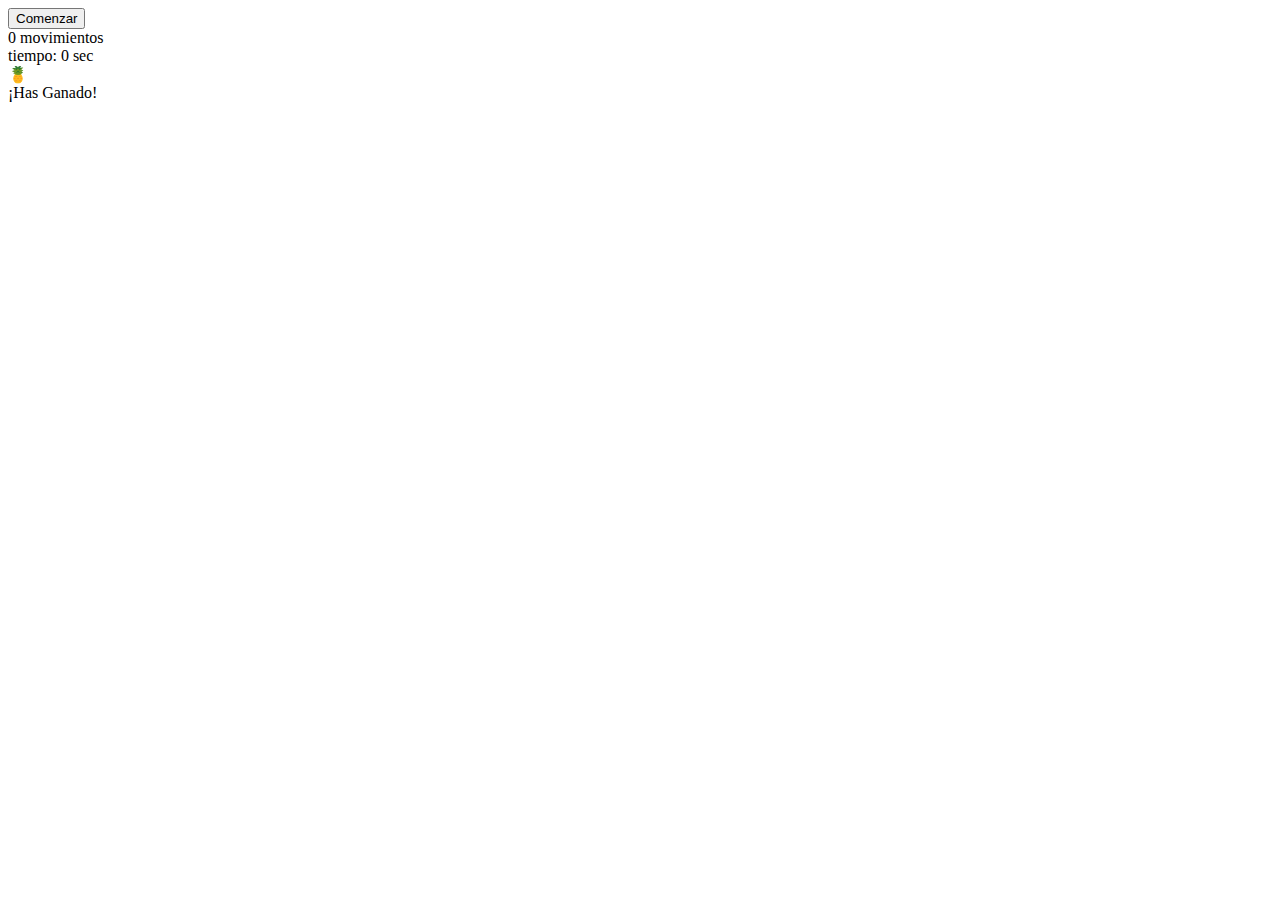
==== P4/index.html @ 8dc7e314 "Primera parte practica" ====
<!DOCTYPE html>
<html lang="en">
    <head>
        <meta charset="UTF-8">
        <meta http-equiv="X-UA-Compatible" content="IE=edge">
        <meta name="viewport" content="width=device-width, initial-scale=1.0">
        <title> Memory </title>

        <link rel="stylesheet" href="memory.css" />
        <script src="memory-game.js" defer></script>
    </head>
    <body>
        <div class="game">
            <div class="controles">
                <button>Comenzar</button>
                <div class="display">
                    <div class="movimientos">0 movimientos</div>
                    <div class="timer">tiempo: 0 sec</div>
                </div>
            </div>
            <div class="grid-container">
                <div class="tablero" grid-dimension="4">
                    <div class="card">
                        <div class="card-front"></div>
                        <div class="card-back">🍍</div>
                    </div>
                </div>
                <div class="win">¡Has Ganado!</div>
            </div>
        </div>
    </body>
</html>
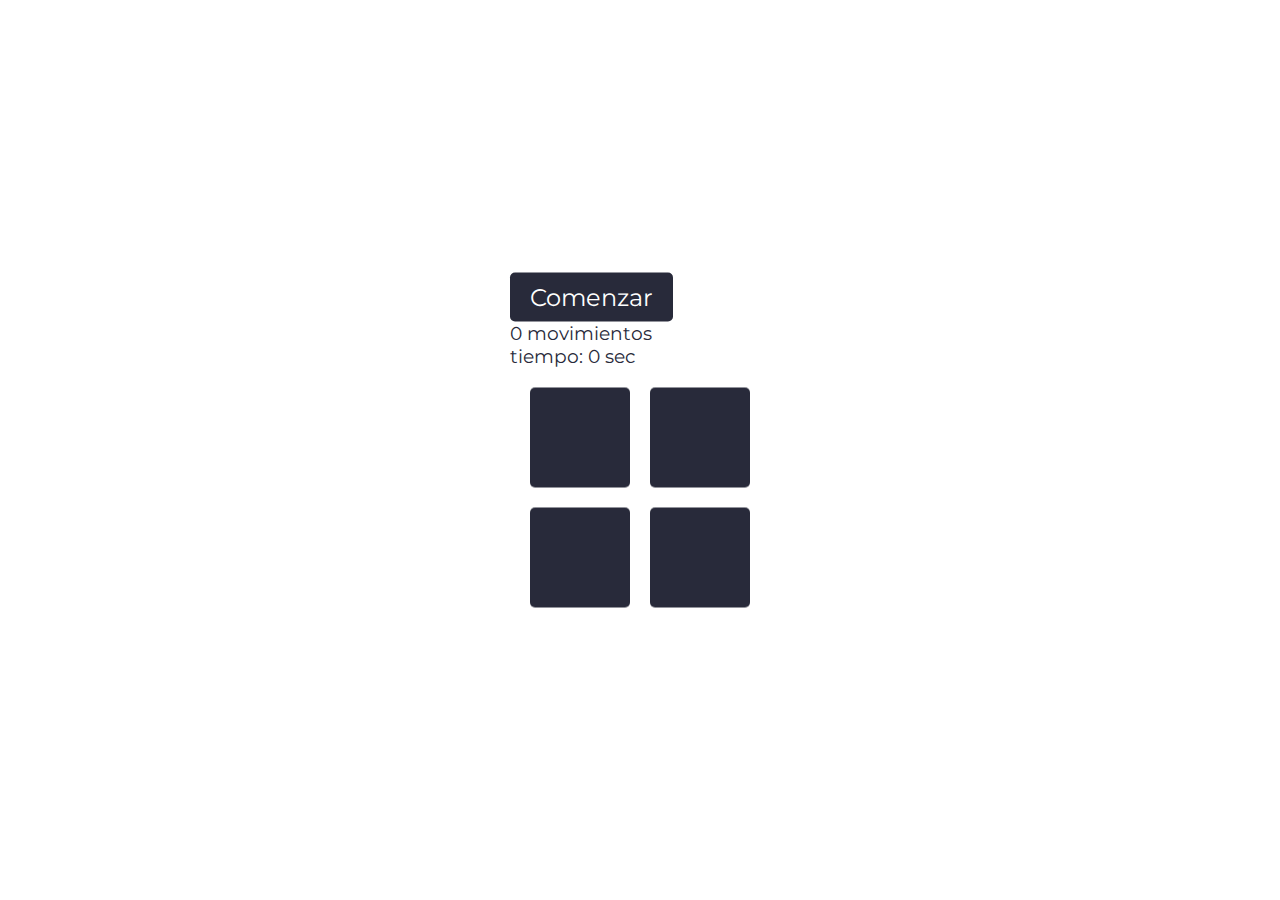
==== commit d76c6bfd: "Final" ====
--- a/P4/index.html
+++ b/P4/index.html
@@ -19,13 +19,13 @@
                 </div>
             </div>
             <div class="grid-container">
-                <div class="tablero" grid-dimension="4">
+                <div class="tablero" grid-dimension="2">
                     <div class="card">
                         <div class="card-front"></div>
                         <div class="card-back">🍍</div>
                     </div>
                 </div>
-                <div class="win">¡Has Ganado!</div>
+                <div class="win"></div>
             </div>
         </div>
     </body>
--- a/P4/memory.css
+++ b/P4/memory.css
@@ -0,0 +1,127 @@
+@font-face {
+    font-family: Montserrat;
+    src: url(./Montserrat-Regular.ttf);
+}
+
+/* Y así podremos hacer referencia al font-family Montserrat más adelante
+font-family: Montserrat;
+*/
+html {
+    width: 100%;
+    height: 100%;
+    font-family: Montserrat;
+}
+
+.game {
+    position: absolute;
+    top: 50%;
+    left: 50%;
+    transform: translate(-50%, -50%);
+}
+
+.controls {
+    display: flex;
+    gap: 20px;
+    margin-bottom: 20px;
+}
+
+button {
+    background: #282A3A;
+    color: #FFF;
+    border-radius: 5px;
+    padding: 10px 20px;
+    border: 0;
+    cursor: pointer;
+    font-family: Montserrat;
+    font-size: 18pt;
+}
+
+.disabled {
+    color: #757575;
+}
+
+.display {
+    color: #282A3A;
+    font-size: 14pt;
+}
+
+.grid-container {
+    position: relative;
+}
+
+.tablero {
+    padding: 20px;
+    display: grid;
+    grid-template-columns: repeat(4, auto);
+    grid-gap: 20px;
+}
+
+.grid-container.flipped .tablero {
+    transform: rotateY(180deg) rotateZ(50deg);
+}
+
+.grid-container.flipped .win {
+    transform: rotateY(0) rotateZ(0);
+}
+
+.card {
+    position: relative;
+    width: 100px;
+    height: 100px;
+    cursor: pointer;
+}
+
+.card-front,
+.card-back {
+    position: absolute;
+    border-radius: 5px;
+    width: 100%;
+    height: 100%;
+    background: #282A3A;
+    transition: transform .6s cubic-bezier(0.4, 0.0, 0.2, 1);
+    backface-visibility: hidden;
+}
+
+.card-back {
+    font-size: 28pt;
+    text-align: center;
+    line-height: 100px;
+    background: #fdf8e6;
+    transform: rotateY(180deg) rotateZ(50deg);
+    user-select: none;
+}
+
+.card.flipped .card-front {
+    transform: rotateY(180deg) rotateZ(50deg);
+}
+
+.card.flipped .card-back {
+    transform: rotateY(0) rotateZ(0);
+}
+
+.win {
+    box-shadow: 0 25px 50px rgb(20, 20, 20/ 15%);
+    backface-visibility: hidden;
+    transition: cubic-bezier(0.4, 0.0, 0.2, 1);
+    position: absolute;
+    top: 0;
+    left: 0;
+    width: 100%;
+    height: 100%;
+    text-align: center;
+    background: #fdf8e6;
+    transform: rotateY(180deg) rotateZ(50deg)
+}
+
+.win-text {
+    position: absolute;
+    top: 50%;
+    left: 50%;
+    transform: translate(-50%, -50%);
+    font-size: 21pt;
+    color: #282A3A;
+}
+
+.highlight {
+    color: #6f00fc;
+}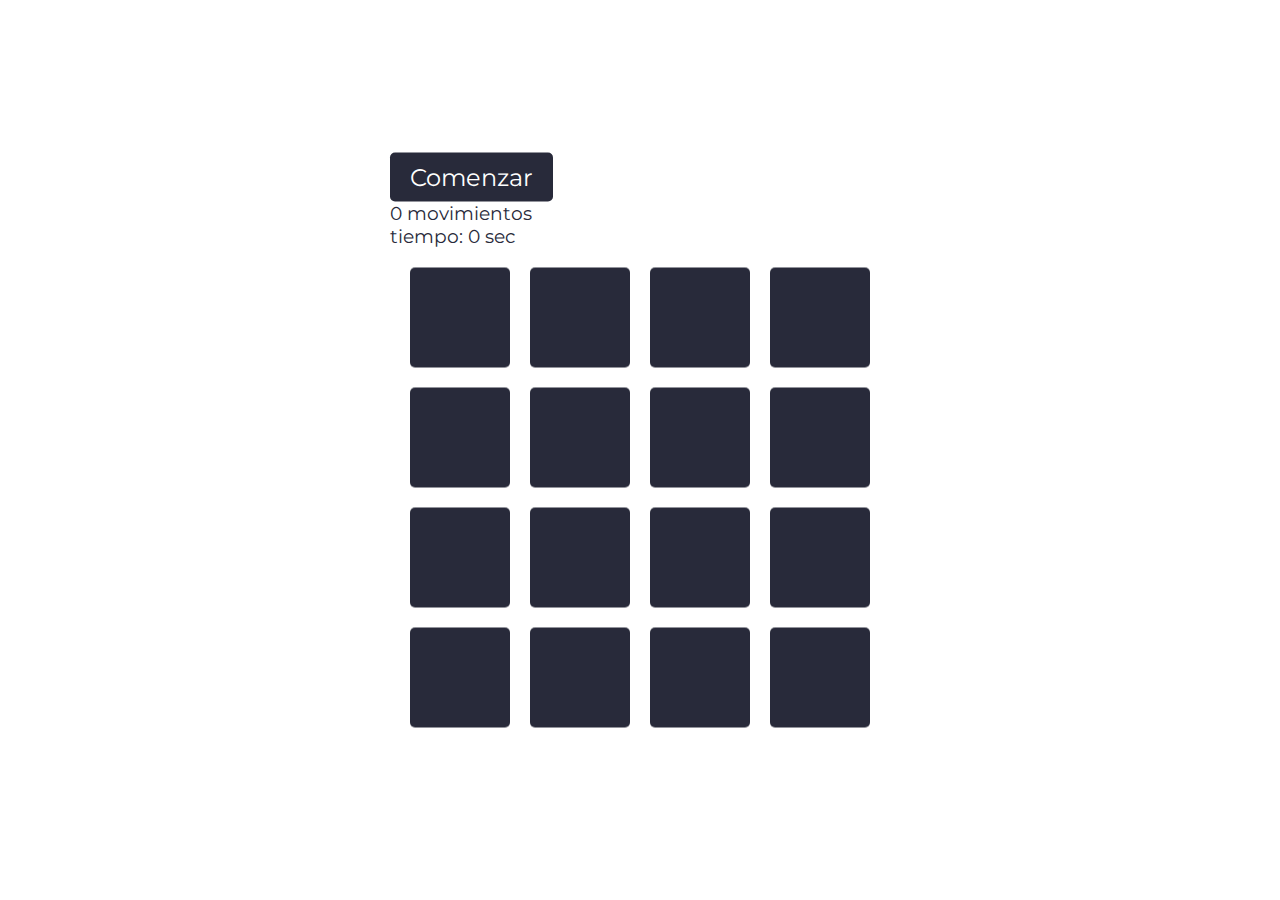
==== commit 66f8dcbc: "Final" ====
--- a/P4/index.html
+++ b/P4/index.html
@@ -19,7 +19,7 @@
                 </div>
             </div>
             <div class="grid-container">
-                <div class="tablero" grid-dimension="2">
+                <div class="tablero" grid-dimension="4">
                     <div class="card">
                         <div class="card-front"></div>
                         <div class="card-back">🍍</div>
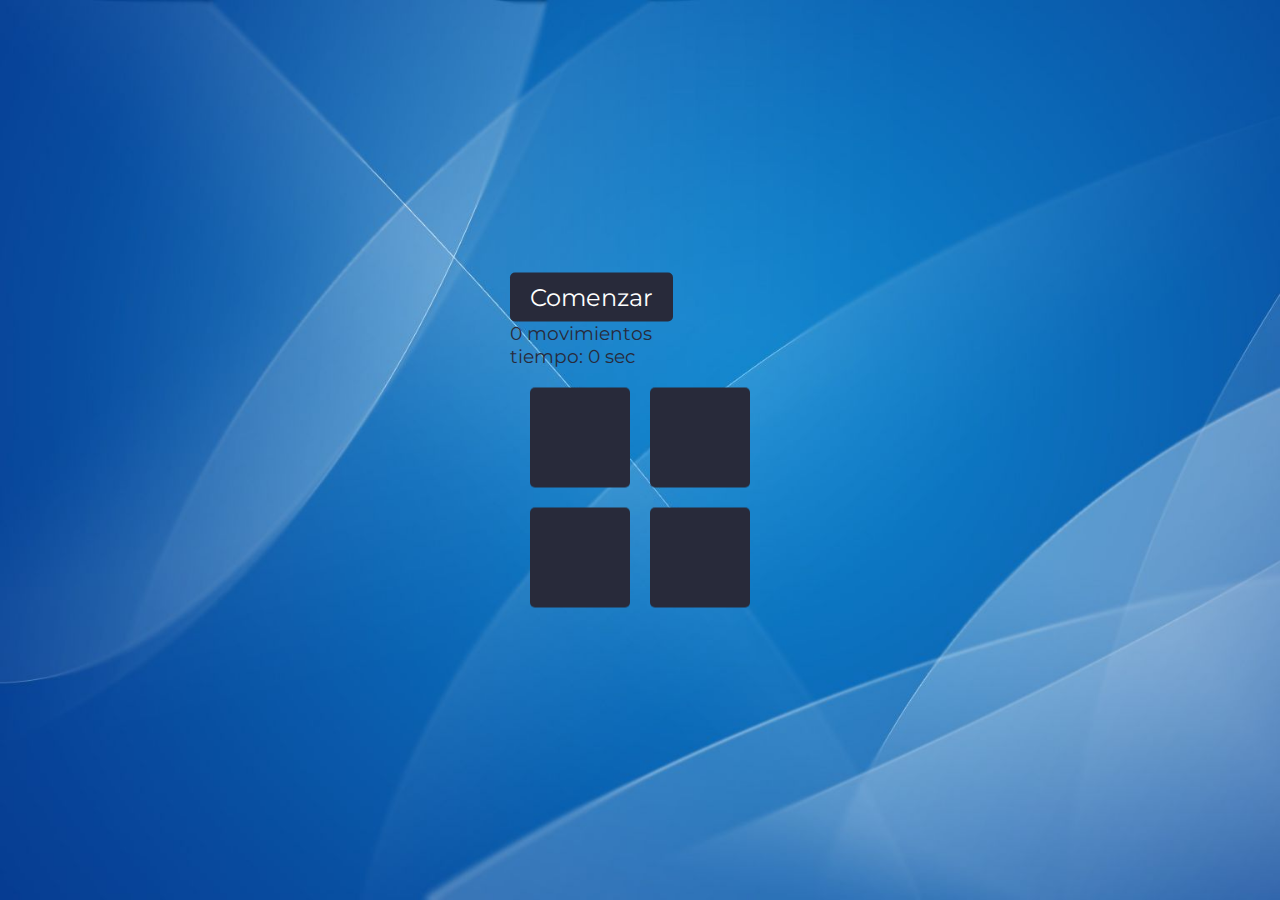
==== commit ea594a00: "Definitivo" ====
--- a/P4/index.html
+++ b/P4/index.html
@@ -19,7 +19,7 @@
                 </div>
             </div>
             <div class="grid-container">
-                <div class="tablero" grid-dimension="4">
+                <div class="tablero" grid-dimension="2">
                     <div class="card">
                         <div class="card-front"></div>
                         <div class="card-back">🍍</div>
--- a/P4/memory.css
+++ b/P4/memory.css
@@ -6,6 +6,12 @@
 /* Y así podremos hacer referencia al font-family Montserrat más adelante
 font-family: Montserrat;
 */
+body {
+    background-image: url(fondo.jpg);
+    background-repeat: no-repeat;
+    background-attachment: fixed;
+    background-size: cover;
+}
 html {
     width: 100%;
     height: 100%;
@@ -49,6 +55,13 @@
     position: relative;
 }
 
+.win {
+    border-radius: 10px;
+    backface-visibility: hidden;
+    box-shadow: 0 25px 50px rgb(20, 20, 20/ 15%);
+    backface-visibility: hidden;
+    transition: cubic-bezier(0.4, 0.0, 0.2, 1);
+}
 .tablero {
     padding: 20px;
     display: grid;
@@ -100,16 +113,13 @@
 }
 
 .win {
-    box-shadow: 0 25px 50px rgb(20, 20, 20/ 15%);
-    backface-visibility: hidden;
-    transition: cubic-bezier(0.4, 0.0, 0.2, 1);
     position: absolute;
     top: 0;
     left: 0;
     width: 100%;
     height: 100%;
     text-align: center;
-    background: #fdf8e6;
+    background: #75cc88;
     transform: rotateY(180deg) rotateZ(50deg)
 }
 
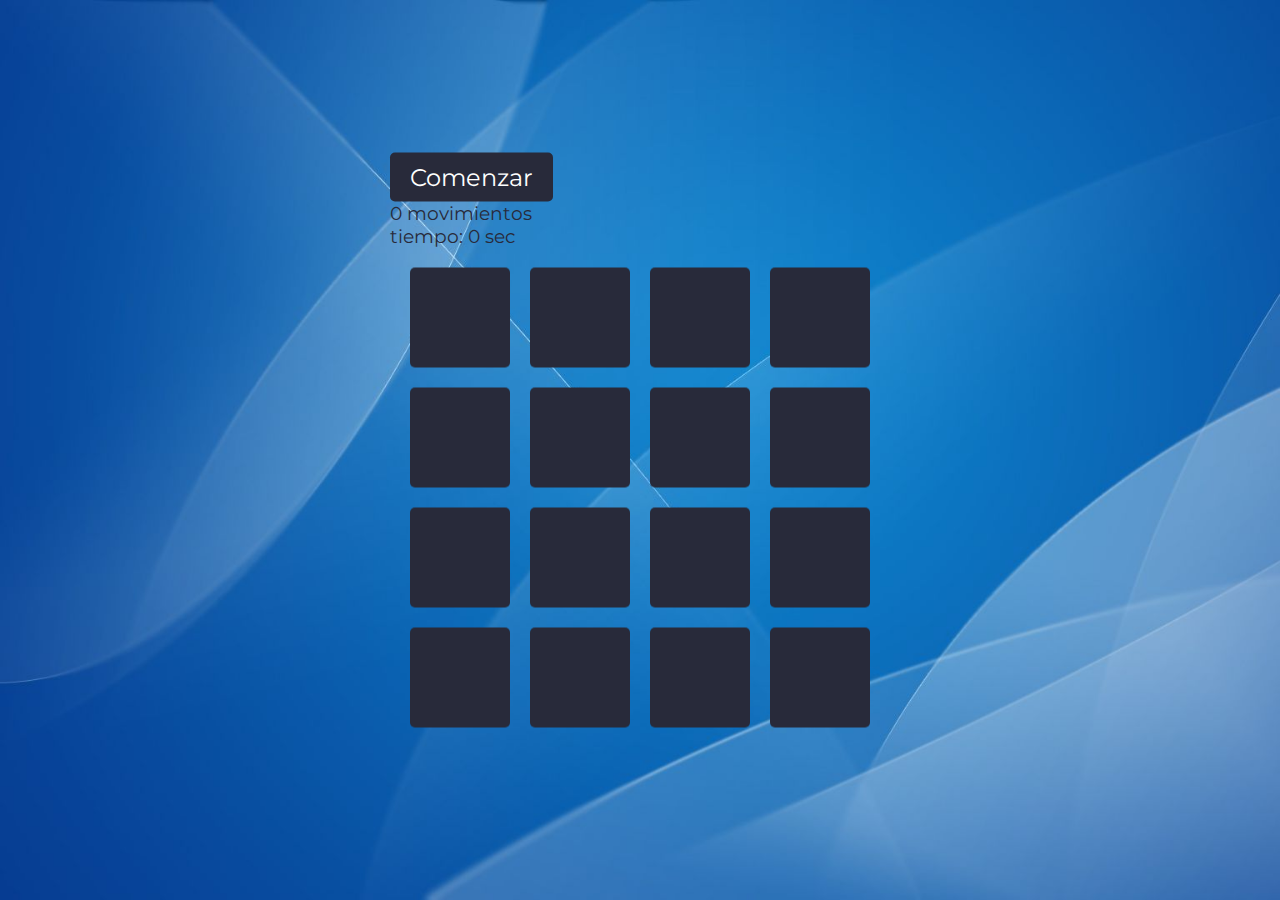
==== commit 1d0db0ba: "Definitivo" ====
--- a/P4/index.html
+++ b/P4/index.html
@@ -19,7 +19,7 @@
                 </div>
             </div>
             <div class="grid-container">
-                <div class="tablero" grid-dimension="2">
+                <div class="tablero" grid-dimension="4">
                     <div class="card">
                         <div class="card-front"></div>
                         <div class="card-back">🍍</div>
